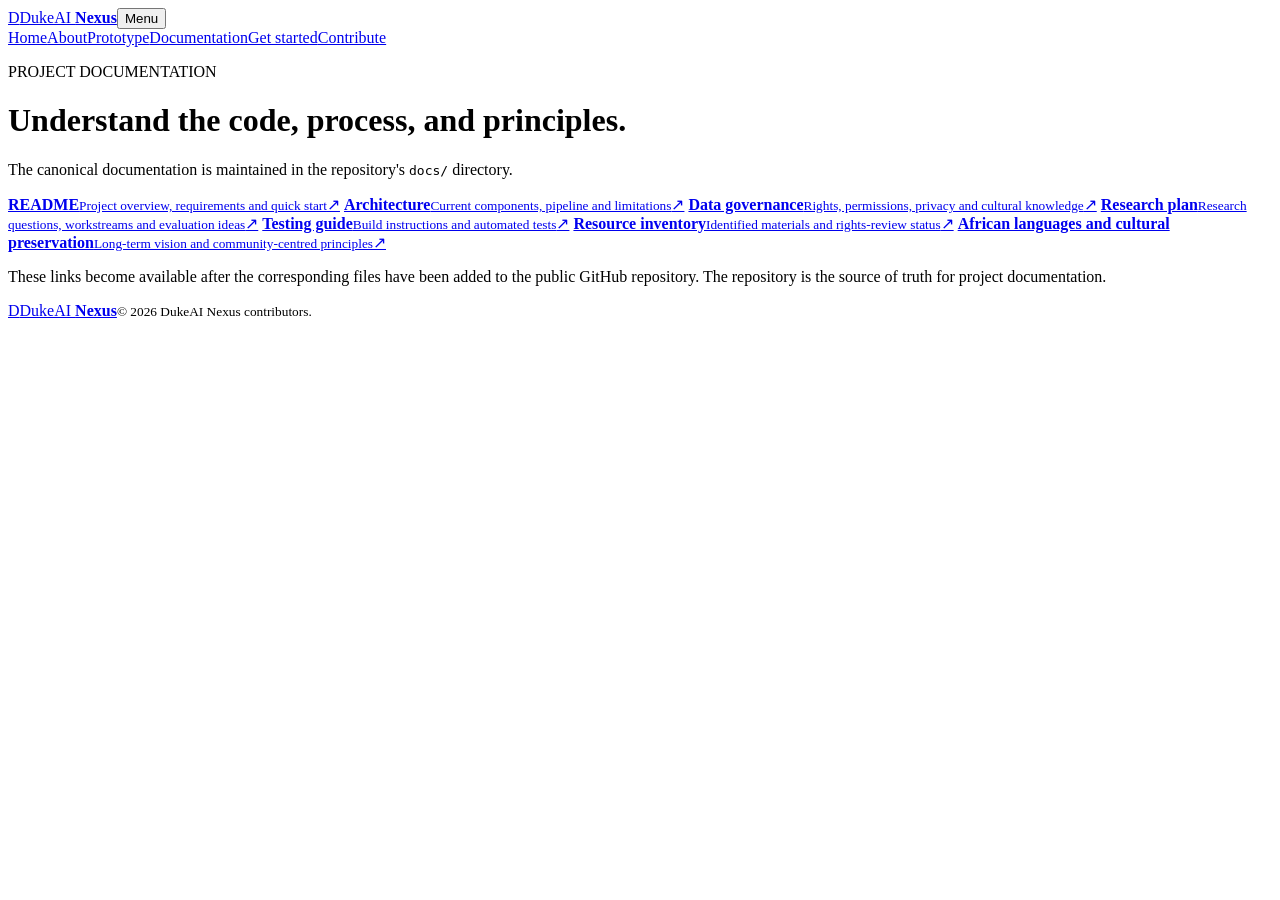
==== website/documentation.html @ b66e01ed "Add files via upload" ====
<!doctype html>
<html lang="en"><head><meta charset="utf-8"><meta name="viewport" content="width=device-width, initial-scale=1"><meta name="description" content="DukeAI Nexus technical and governance documentation."><title>Documentation — DukeAI Nexus</title><link rel="icon" href="assets/images/favicon.svg" type="image/svg+xml"><link rel="stylesheet" href="assets/css/style.css"><script src="assets/js/main.js" defer></script></head>
<body>
<header class="site-header"><a class="brand" href="index.html"><span class="brand-mark">D</span><span>DukeAI <b>Nexus</b></span></a><button class="menu-toggle" aria-expanded="false" aria-controls="site-nav">Menu</button><nav id="site-nav" class="site-nav"><a href="index.html">Home</a><a href="about.html">About</a><a href="features.html">Prototype</a><a aria-current="page" href="documentation.html">Documentation</a><a href="downloads.html">Get started</a><a href="contribute.html">Contribute</a></nav></header>
<main class="page">
<p class="eyebrow">PROJECT DOCUMENTATION</p><h1>Understand the code, process, and principles.</h1><p class="lead">The canonical documentation is maintained in the repository's <code>docs/</code> directory.</p>
<section class="content-section link-list">
<a href="https://github.com/molich023/dukeai-nexus/blob/main/README.md"><span><b>README</b><small>Project overview, requirements and quick start</small></span><span>↗</span></a>
<a href="https://github.com/molich023/dukeai-nexus/blob/main/docs/ARCHITECTURE.md"><span><b>Architecture</b><small>Current components, pipeline and limitations</small></span><span>↗</span></a>
<a href="https://github.com/molich023/dukeai-nexus/blob/main/docs/DATA_GOVERNANCE.md"><span><b>Data governance</b><small>Rights, permissions, privacy and cultural knowledge</small></span><span>↗</span></a>
<a href="https://github.com/molich023/dukeai-nexus/blob/main/docs/RESEARCH_PLAN.md"><span><b>Research plan</b><small>Research questions, workstreams and evaluation ideas</small></span><span>↗</span></a>
<a href="https://github.com/molich023/dukeai-nexus/blob/main/docs/TESTING.md"><span><b>Testing guide</b><small>Build instructions and automated tests</small></span><span>↗</span></a>
<a href="https://github.com/molich023/dukeai-nexus/blob/main/docs/RESOURCE_INVENTORY.md"><span><b>Resource inventory</b><small>Identified materials and rights-review status</small></span><span>↗</span></a>
<a href="https://github.com/molich023/dukeai-nexus/blob/main/docs/AFRICAN_LANGUAGES_CULTURAL_PRESERVATION_VISION.md"><span><b>African languages and cultural preservation</b><small>Long-term vision and community-centred principles</small></span><span>↗</span></a>
</section>
<p class="notice">These links become available after the corresponding files have been added to the public GitHub repository. The repository is the source of truth for project documentation.</p>
</main>
<footer class="site-footer"><a class="brand" href="index.html"><span class="brand-mark">D</span><span>DukeAI <b>Nexus</b></span></a><small>© 2026 DukeAI Nexus contributors.</small></footer>
</body></html>
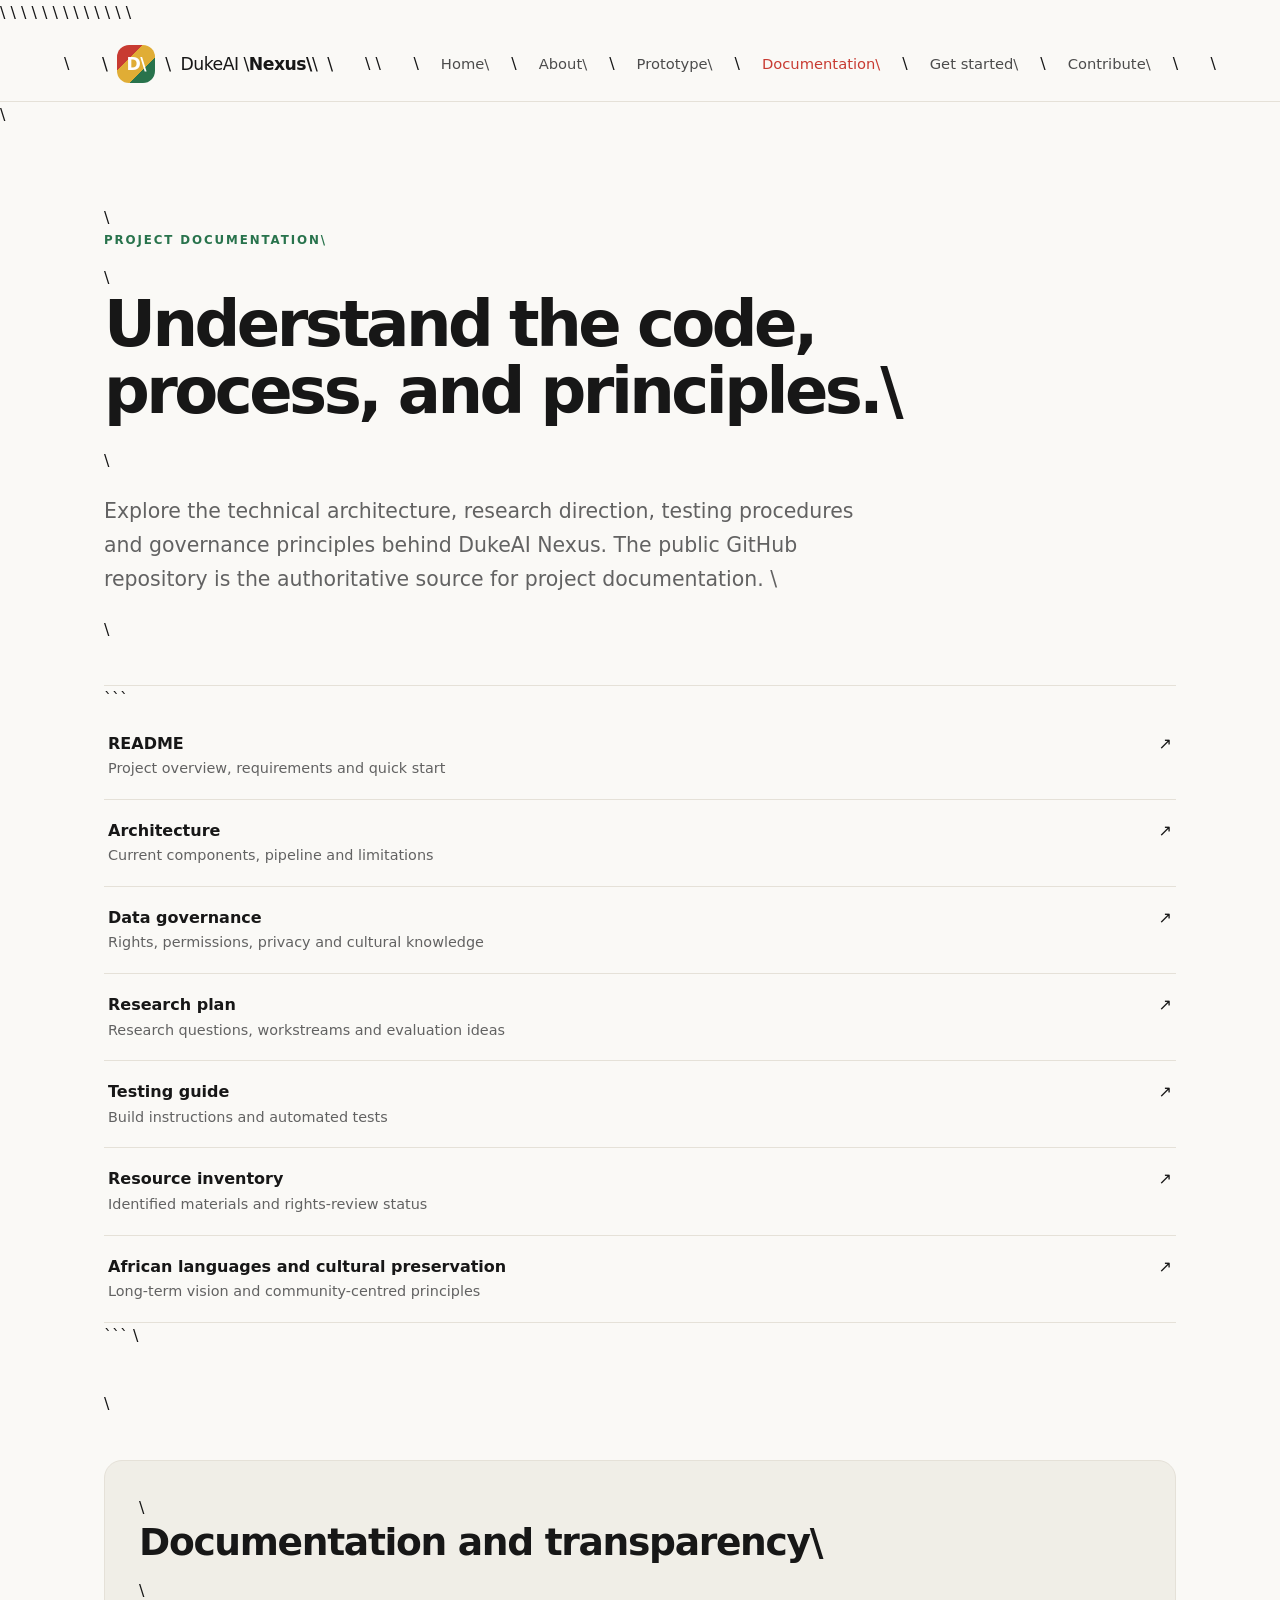
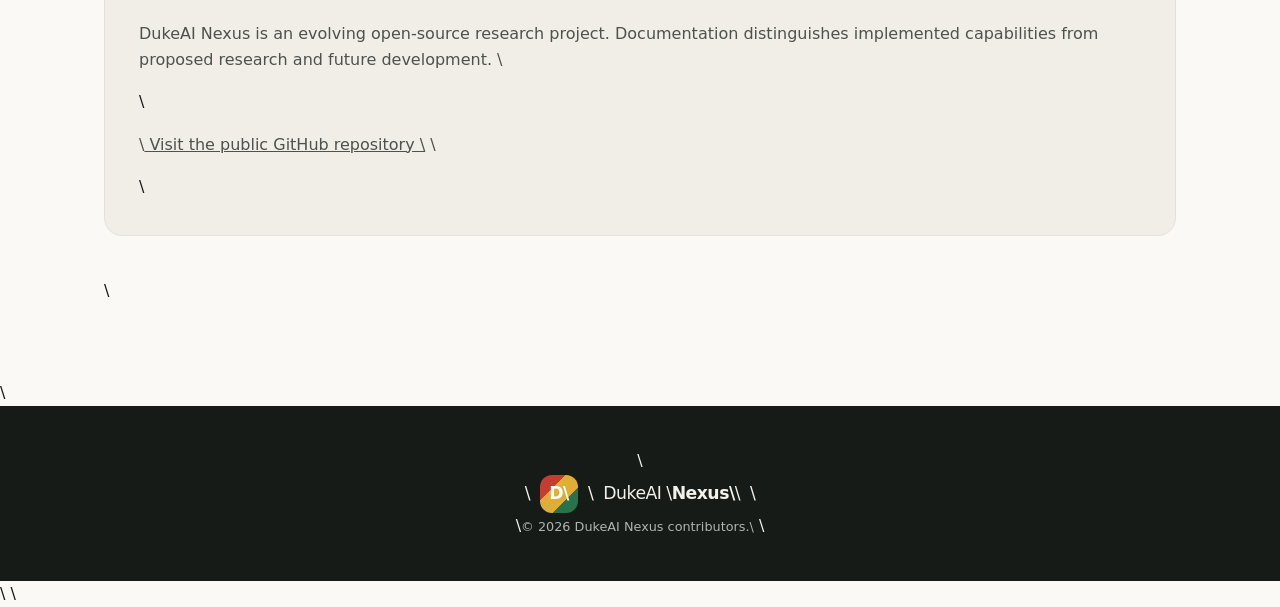
==== commit d74a792a: "Revise documentation for clarity and completeness Updated the documentation to include additional se" ====
--- a/website/documentation.html
+++ b/website/documentation.html
@@ -1,19 +1,87 @@
-<!doctype html>
-<html lang="en"><head><meta charset="utf-8"><meta name="viewport" content="width=device-width, initial-scale=1"><meta name="description" content="DukeAI Nexus technical and governance documentation."><title>Documentation — DukeAI Nexus</title><link rel="icon" href="assets/images/favicon.svg" type="image/svg+xml"><link rel="stylesheet" href="assets/css/style.css"><script src="assets/js/main.js" defer></script></head>
-<body>
-<header class="site-header"><a class="brand" href="index.html"><span class="brand-mark">D</span><span>DukeAI <b>Nexus</b></span></a><button class="menu-toggle" aria-expanded="false" aria-controls="site-nav">Menu</button><nav id="site-nav" class="site-nav"><a href="index.html">Home</a><a href="about.html">About</a><a href="features.html">Prototype</a><a aria-current="page" href="documentation.html">Documentation</a><a href="downloads.html">Get started</a><a href="contribute.html">Contribute</a></nav></header>
-<main class="page">
-<p class="eyebrow">PROJECT DOCUMENTATION</p><h1>Understand the code, process, and principles.</h1><p class="lead">The canonical documentation is maintained in the repository's <code>docs/</code> directory.</p>
-<section class="content-section link-list">
-<a href="https://github.com/molich023/dukeai-nexus/blob/main/README.md"><span><b>README</b><small>Project overview, requirements and quick start</small></span><span>↗</span></a>
-<a href="https://github.com/molich023/dukeai-nexus/blob/main/docs/ARCHITECTURE.md"><span><b>Architecture</b><small>Current components, pipeline and limitations</small></span><span>↗</span></a>
-<a href="https://github.com/molich023/dukeai-nexus/blob/main/docs/DATA_GOVERNANCE.md"><span><b>Data governance</b><small>Rights, permissions, privacy and cultural knowledge</small></span><span>↗</span></a>
-<a href="https://github.com/molich023/dukeai-nexus/blob/main/docs/RESEARCH_PLAN.md"><span><b>Research plan</b><small>Research questions, workstreams and evaluation ideas</small></span><span>↗</span></a>
-<a href="https://github.com/molich023/dukeai-nexus/blob/main/docs/TESTING.md"><span><b>Testing guide</b><small>Build instructions and automated tests</small></span><span>↗</span></a>
-<a href="https://github.com/molich023/dukeai-nexus/blob/main/docs/RESOURCE_INVENTORY.md"><span><b>Resource inventory</b><small>Identified materials and rights-review status</small></span><span>↗</span></a>
-<a href="https://github.com/molich023/dukeai-nexus/blob/main/docs/AFRICAN_LANGUAGES_CULTURAL_PRESERVATION_VISION.md"><span><b>African languages and cultural preservation</b><small>Long-term vision and community-centred principles</small></span><span>↗</span></a>
-</section>
-<p class="notice">These links become available after the corresponding files have been added to the public GitHub repository. The repository is the source of truth for project documentation.</p>
-</main>
-<footer class="site-footer"><a class="brand" href="index.html"><span class="brand-mark">D</span><span>DukeAI <b>Nexus</b></span></a><small>© 2026 DukeAI Nexus contributors.</small></footer>
-</body></html>
+\<!doctype html>
+
+\<html lang="en"> \<head>   \<meta charset="utf-8">   \<meta name="viewport" content="width=device-width, initial-scale=1">   \<meta name="description" content="DukeAI Nexus technical, research, governance and security documentation.">   \<title>Documentation — DukeAI Nexus\</title>   \<link rel="icon" href="assets/images/favicon.svg" type="image/svg+xml">   \<link rel="stylesheet" href="assets/css/style.css">   \<script src="assets/js/main.js" defer>\</script> \</head> \<body>
+
+\<header class="site-header">   \<a class="brand" href="index.html">     \<span class="brand-mark">D\</span>     \<span>DukeAI \<b>Nexus\</b>\</span>   \</a>
+
+&#x20; \<button class="menu-toggle" aria-expanded="false" aria-controls="site-nav">     Menu   \</button>
+
+&#x20; \<nav id="site-nav" class="site-nav">     \<a href="index.html">Home\</a>     \<a href="about.html">About\</a>     \<a href="features.html">Prototype\</a>     \<a aria-current="page" href="documentation.html">Documentation\</a>     \<a href="downloads.html">Get started\</a>     \<a href="contribute.html">Contribute\</a>   \</nav> \</header>
+
+\<main class="page">
+
+&#x20; \<p class="eyebrow">PROJECT DOCUMENTATION\</p>
+
+&#x20; \<h1>Understand the code, process, and principles.\</h1>
+
+&#x20; \<p class="lead">     Explore the technical architecture, research direction, testing     procedures and governance principles behind DukeAI Nexus.     The public GitHub repository is the authoritative source for     project documentation.   \</p>
+
+&#x20; \<section class="content-section link-list">
+
+```
+<a href="https://github.com/molich023/dukeai-nexus/blob/main/README.md">
+  <span>
+    <b>README</b>
+    <small>Project overview, requirements and quick start</small>
+  </span>
+  <span>↗</span>
+</a>
+
+<a href="https://github.com/molich023/dukeai-nexus/blob/main/docs/Architecture.md">
+  <span>
+    <b>Architecture</b>
+    <small>Current components, pipeline and limitations</small>
+  </span>
+  <span>↗</span>
+</a>
+
+<a href="https://github.com/molich023/dukeai-nexus/blob/main/docs/Data_Governance.md">
+  <span>
+    <b>Data governance</b>
+    <small>Rights, permissions, privacy and cultural knowledge</small>
+  </span>
+  <span>↗</span>
+</a>
+
+<a href="https://github.com/molich023/dukeai-nexus/blob/main/docs/Research_plan.md">
+  <span>
+    <b>Research plan</b>
+    <small>Research questions, workstreams and evaluation ideas</small>
+  </span>
+  <span>↗</span>
+</a>
+
+<a href="https://github.com/molich023/dukeai-nexus/blob/main/docs/Testing.md">
+  <span>
+    <b>Testing guide</b>
+    <small>Build instructions and automated tests</small>
+  </span>
+  <span>↗</span>
+</a>
+
+<a href="https://github.com/molich023/dukeai-nexus/blob/main/docs/Resources_Inventory.md">
+  <span>
+    <b>Resource inventory</b>
+    <small>Identified materials and rights-review status</small>
+  </span>
+  <span>↗</span>
+</a>
+
+<a href="https://github.com/molich023/dukeai-nexus/blob/main/docs/African_languages_cultural_preservation_vision.md">
+  <span>
+    <b>African languages and cultural preservation</b>
+    <small>Long-term vision and community-centred principles</small>
+  </span>
+  <span>↗</span>
+</a>
+```
+
+&#x20; \</section>
+
+&#x20; \<section class="content-section status-panel">     \<h2>Documentation and transparency\</h2>     \<p>       DukeAI Nexus is an evolving open-source research project.       Documentation distinguishes implemented capabilities from       proposed research and future development.     \</p>     \<p>       \<a href="[https://github.com/molich023/dukeai-nexus](https://github.com/molich023/dukeai-nexus)">         Visit the public GitHub repository       \</a>     \</p>   \</section>
+
+\</main>
+
+\<footer class="site-footer">   \<a class="brand" href="index.html">     \<span class="brand-mark">D\</span>     \<span>DukeAI \<b>Nexus\</b>\</span>   \</a>   \<small>© 2026 DukeAI Nexus contributors.\</small> \</footer>
+
+\</body> \</html>
--- a/website/assets/css/style.css
+++ b/website/assets/css/style.css
@@ -0,0 +1,5 @@
+/* DukeAI Nexus public website — responsive, dependency-free styles */
+:root{--ink:#171717;--muted:#626262;--paper:#faf9f6;--surface:#fff;--line:#e5e1d8;--red:#c83b32;--gold:#e0ad35;--green:#28734c;--dark:#171b18;--max:1120px}
+*{box-sizing:border-box}html{scroll-behavior:smooth}body{margin:0;background:var(--paper);color:var(--ink);font:16px/1.65 system-ui,-apple-system,BlinkMacSystemFont,"Segoe UI",sans-serif}a{color:inherit}a:focus-visible,button:focus-visible{outline:3px solid var(--gold);outline-offset:3px}.site-header{min-height:76px;padding:14px max(5vw,20px);display:flex;align-items:center;justify-content:space-between;gap:24px;background:rgba(250,249,246,.96);border-bottom:1px solid var(--line);position:sticky;top:0;z-index:10}.brand{display:flex;align-items:center;gap:10px;text-decoration:none;font-size:1.08rem;letter-spacing:-.03em}.brand b{font-weight:800}.brand-mark{display:grid;place-items:center;width:38px;height:38px;border-radius:12px;background:linear-gradient(135deg,var(--red) 0 34%,var(--gold) 34% 67%,var(--green) 67%);color:#fff;font-weight:900}.site-nav{display:flex;align-items:center;gap:22px}.site-nav a{text-decoration:none;color:#4c4c4c;font-size:.92rem}.site-nav a:hover,.site-nav a[aria-current=page]{color:var(--red)}.menu-toggle{display:none;border:1px solid var(--line);border-radius:8px;padding:8px 12px;background:white;color:var(--ink)}.hero{padding:110px max(7vw,24px) 96px;background:var(--dark);color:white;position:relative;overflow:hidden}.hero:after{content:"";position:absolute;width:430px;height:430px;border:1px solid #ffffff20;border-radius:50%;right:-110px;top:-180px;box-shadow:0 0 0 45px #ffffff08,0 0 0 90px #ffffff05}.hero>*{max-width:760px;position:relative;z-index:1}.eyebrow{font-size:.74rem;font-weight:800;letter-spacing:.16em;color:var(--green);margin:0 0 14px}.hero .eyebrow{color:#e8bd54}.hero h1,.page h1{font-size:clamp(2.5rem,6vw,5rem);line-height:1.04;letter-spacing:-.055em;margin:0 0 24px}.hero h1 span{color:#e9bd55}.lead{font-size:clamp(1.08rem,2vw,1.28rem);color:var(--muted);max-width:760px}.hero .lead{color:#d1d4d0}.actions{display:flex;flex-wrap:wrap;gap:12px;margin:30px 0}.button{display:inline-block;padding:12px 19px;border-radius:9px;text-decoration:none;font-weight:750}.primary{background:var(--gold);color:#171717}.secondary{border:1px solid #ffffff70;color:white}.tagline{font-weight:800;letter-spacing:.04em;color:var(--gold);margin-top:32px}.section,.page{max-width:var(--max);margin:auto;padding:76px 24px}.section-heading{max-width:680px;margin-bottom:28px}.section h2,.page h2{font-size:clamp(1.7rem,3vw,2.35rem);line-height:1.15;letter-spacing:-.035em;margin:0 0 14px}.section-heading>p:last-child{color:var(--muted)}.cards{display:grid;grid-template-columns:repeat(2,minmax(0,1fr));gap:16px}.cards.three{grid-template-columns:repeat(3,minmax(0,1fr))}.card{background:var(--surface);border:1px solid var(--line);border-radius:15px;padding:24px}.card h3{margin:8px 0;font-size:1.18rem}.card p{margin:0;color:var(--muted)}.number{font-size:.8rem;font-weight:900;color:var(--red)}.status-panel{background:#f0eee7;border:1px solid var(--line);border-radius:18px;padding:34px}.status-panel p{color:#4d504b}.text-link{font-weight:750;color:var(--green);text-decoration:none}.text-link:hover{text-decoration:underline}.split{display:grid;grid-template-columns:1fr 1.2fr;gap:40px}.split p{margin-top:0;color:var(--muted)}.page{min-height:65vh;padding-top:76px}.page h1{max-width:850px;font-size:clamp(2.4rem,5vw,4.2rem)}.content-section{margin:42px 0}.content-section p,.content-section li{color:#4e514d}.content-section ul,.content-section ol{padding-left:24px}.content-section li{padding:4px 0}.content-section pre{overflow:auto;background:#171b18;color:#f4f1e9;padding:18px 20px;border-radius:12px;font-size:.9rem;line-height:1.55}.content-section code{font-family:ui-monospace,SFMono-Regular,Consolas,monospace}.content-section p code{background:#ece9e1;padding:2px 5px;border-radius:4px}.link-list{border-top:1px solid var(--line)}.link-list a{display:flex;justify-content:space-between;gap:20px;padding:18px 4px;border-bottom:1px solid var(--line);text-decoration:none}.link-list a:hover{color:var(--green)}.link-list small{display:block;color:var(--muted);font-size:.9rem}.notice{padding:16px;background:#f2ead6;border-radius:10px;color:#5d4b20}.site-footer{background:var(--dark);color:#f4f1e9;padding:42px max(5vw,24px);text-align:center}.site-footer .brand{justify-content:center}.site-footer p{color:#c5c9c4}.footer-links{display:flex;justify-content:center;gap:20px;margin:18px}.footer-links a{color:#e9bd55;text-decoration:none}.site-footer small{color:#aeb4ae;font-size:.8rem}
+@media(max-width:760px){.site-header{flex-wrap:wrap}.menu-toggle{display:block}.site-nav{display:none;flex-basis:100%;flex-direction:column;align-items:flex-start;gap:10px;padding:8px 0 12px}.site-nav.open{display:flex}.hero{padding-top:78px;padding-bottom:72px}.cards,.cards.three,.split{grid-template-columns:1fr}.section,.page{padding:54px 20px}.status-panel{padding:24px}.footer-links{flex-wrap:wrap}}
+@media(prefers-reduced-motion:reduce){html{scroll-behavior:auto}*{animation:none!important;transition:none!important}}
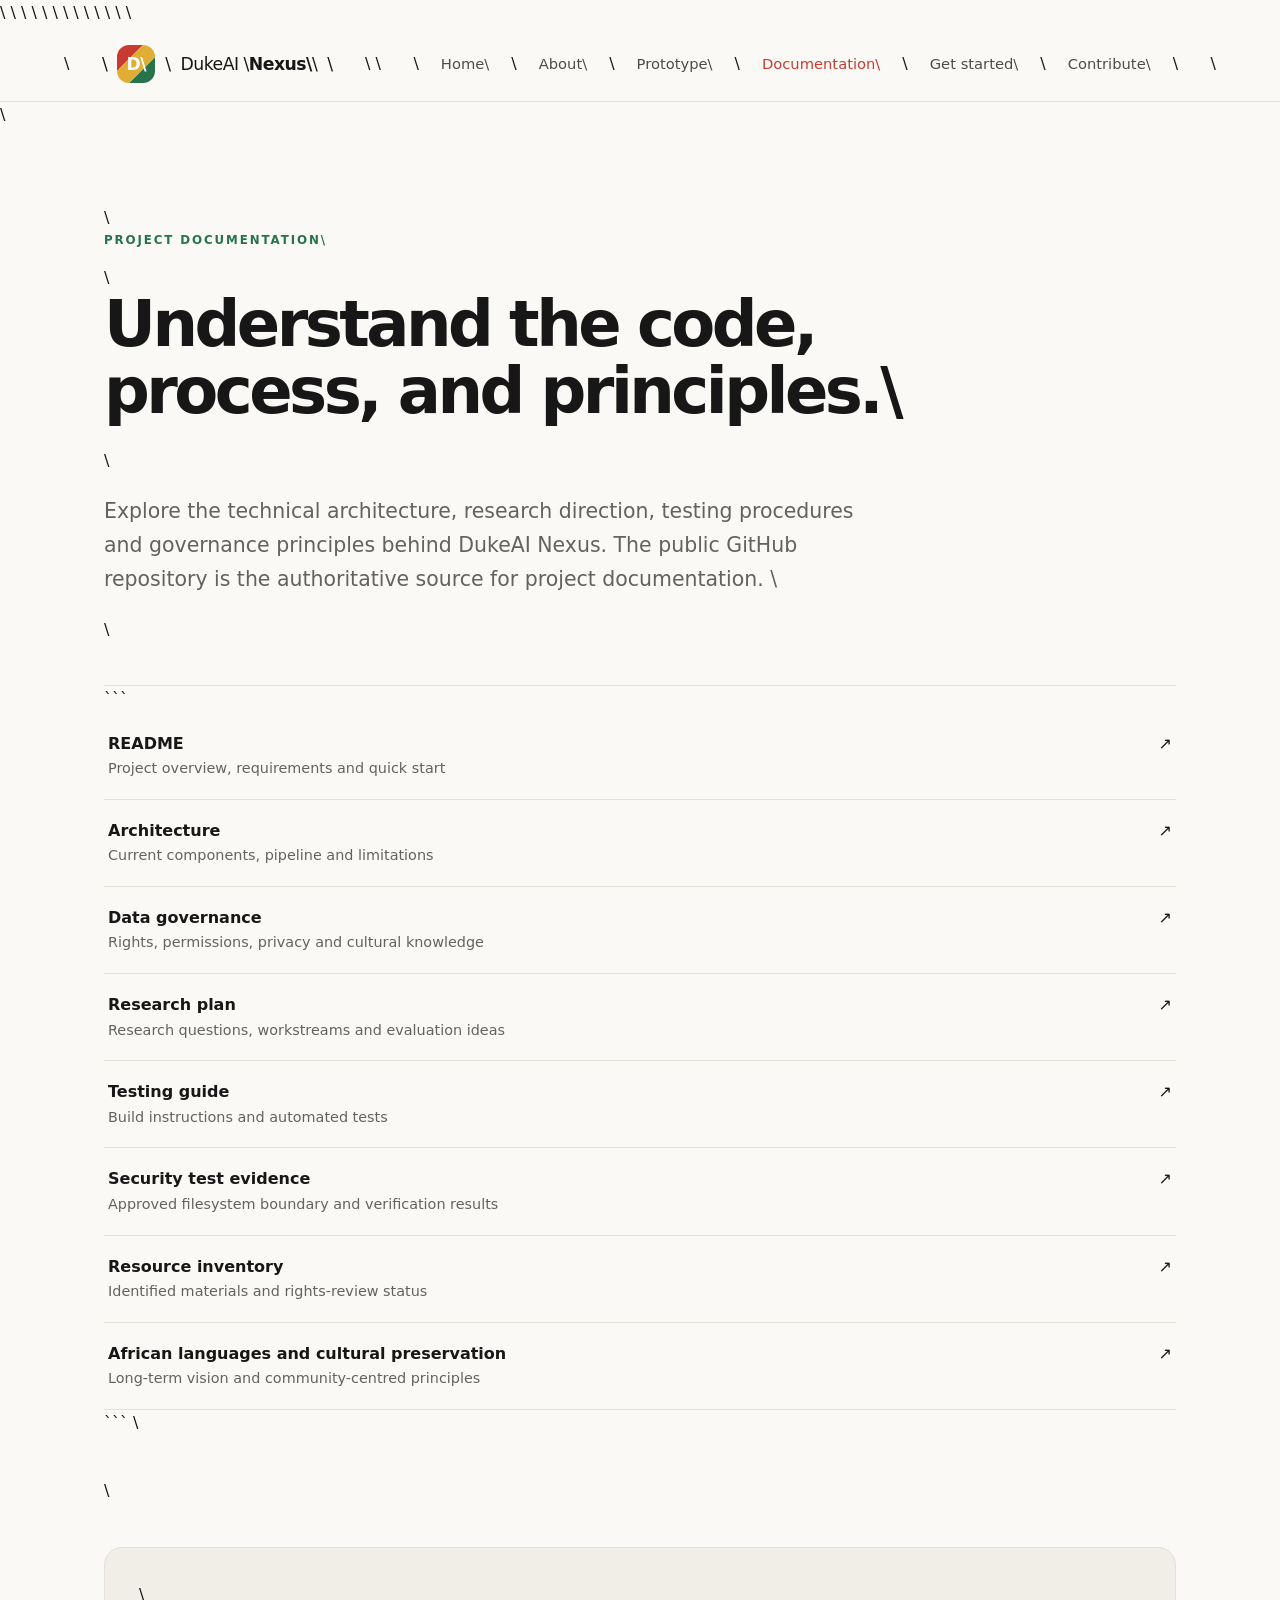
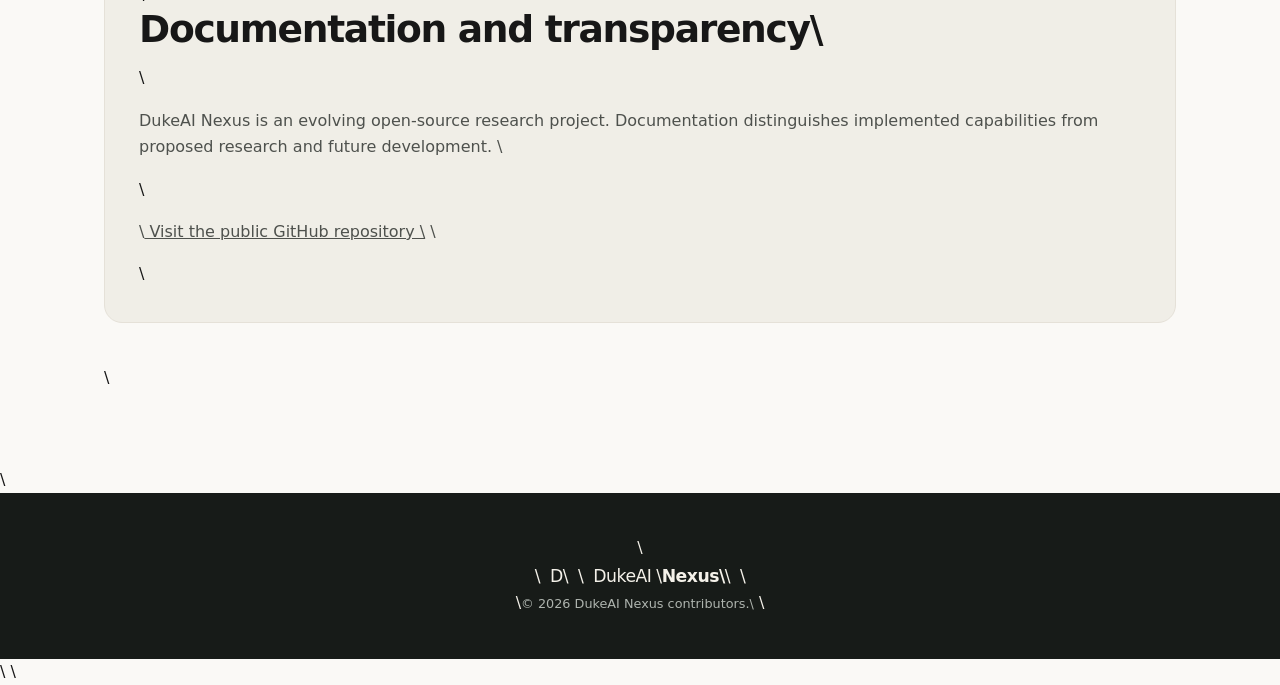
==== commit 42556b98: "Fix links and update footer in documentation Updated links to testing guide and added security test " ====
--- a/website/documentation.html
+++ b/website/documentation.html
@@ -51,14 +51,8 @@
   <span>↗</span>
 </a>
 
-<a href="https://github.com/molich023/dukeai-nexus/blob/main/docs/Testing.md">
-  <span>
-    <b>Testing guide</b>
-    <small>Build instructions and automated tests</small>
-  </span>
-  <span>↗</span>
-</a>
-
+<a href="https://github.com/molich023/dukeai-nexus/blob/main/docs/TESTING.md"><span><b>Testing guide</b><small>Build instructions and automated tests</small></span><span>↗</span></a>
+<a href="https://github.com/molich023/dukeai-nexus/blob/main/docs/SECURITY_TEST_EVIDENCE.md"><span><b>Security test evidence</b><small>Approved filesystem boundary and verification results</small></span><span>↗</span></a>
 <a href="https://github.com/molich023/dukeai-nexus/blob/main/docs/Resources_Inventory.md">
   <span>
     <b>Resource inventory</b>
@@ -82,6 +76,6 @@
 
 \</main>
 
-\<footer class="site-footer">   \<a class="brand" href="index.html">     \<span class="brand-mark">D\</span>     \<span>DukeAI \<b>Nexus\</b>\</span>   \</a>   \<small>© 2026 DukeAI Nexus contributors.\</small> \</footer>
+\<footer class="site-footer">   \<a class="brand" href="index.html">     \<span ccass="brand-mark">D\</span>     \<span>DukeAI \<b>Nexus\</b>\</span>   \</a>   \<small>© 2026 DukeAI Nexus contributors.\</small> \</footer>
 
 \</body> \</html>
